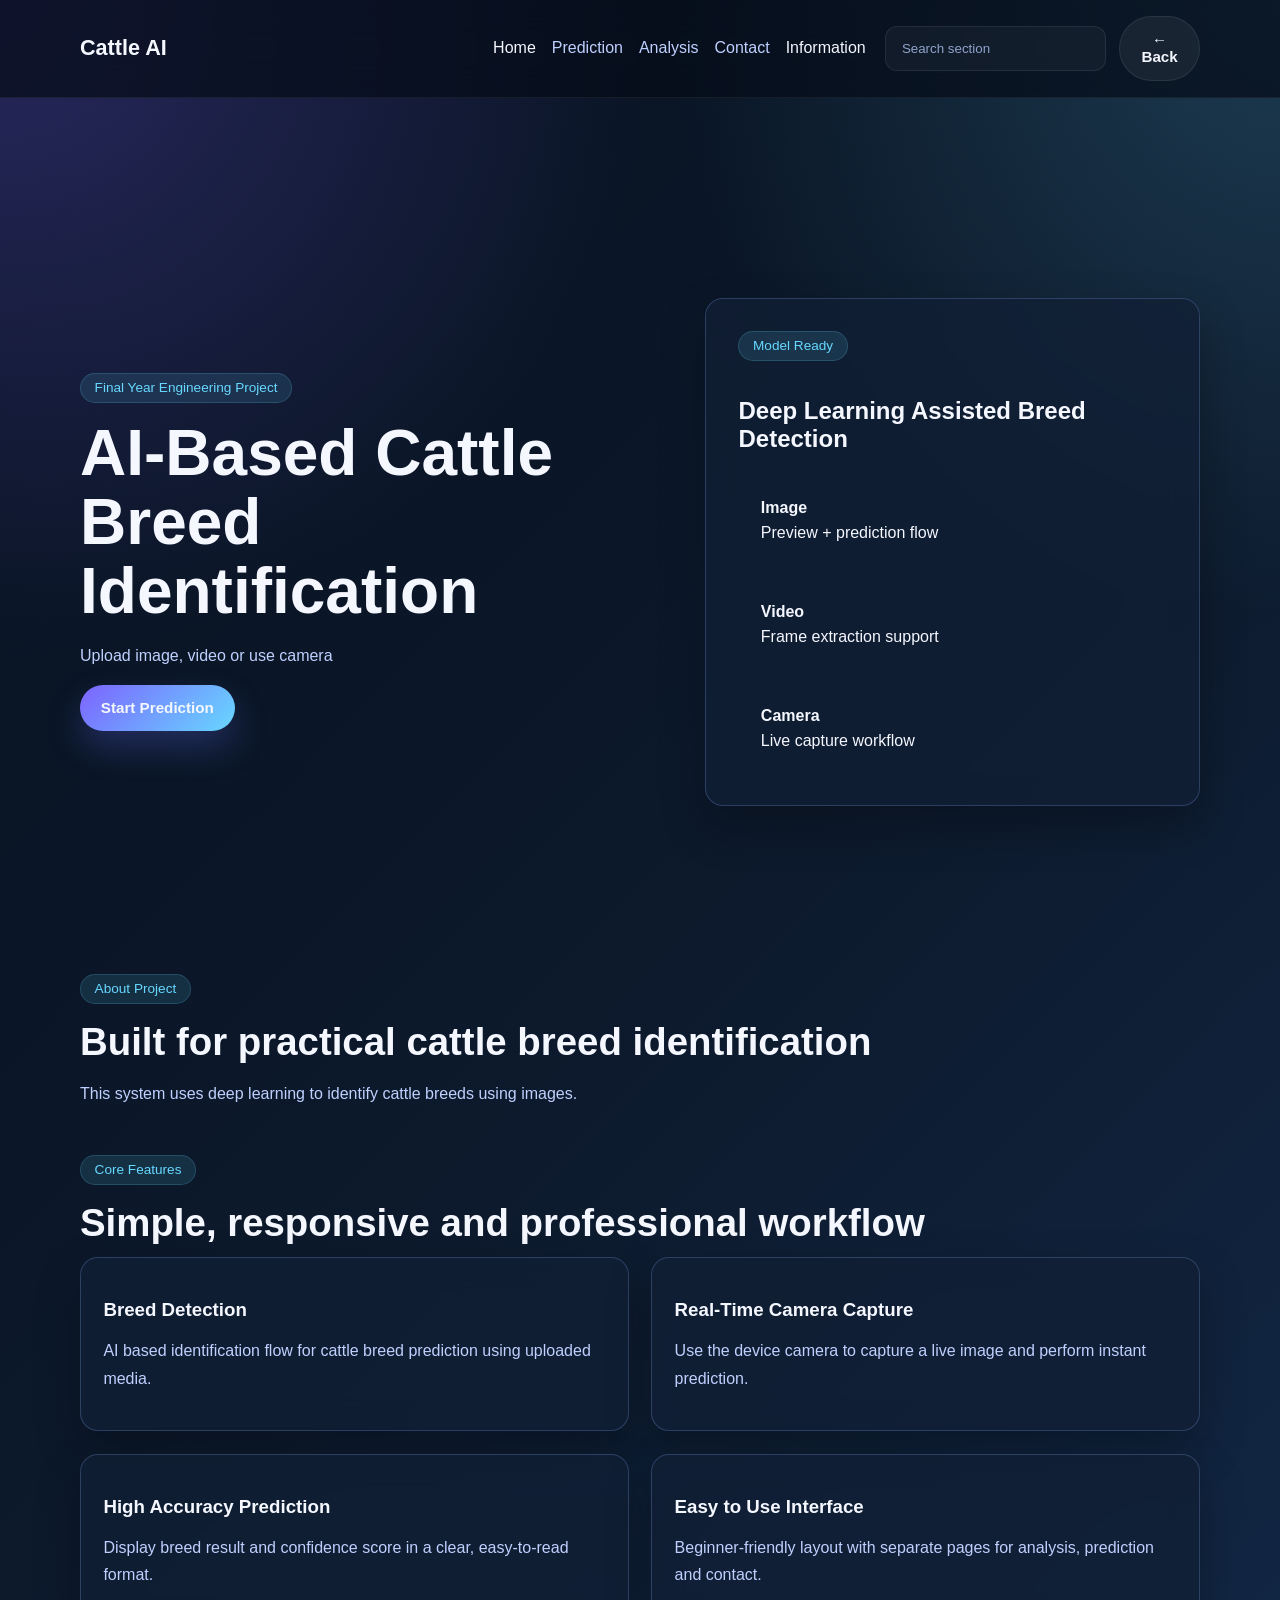
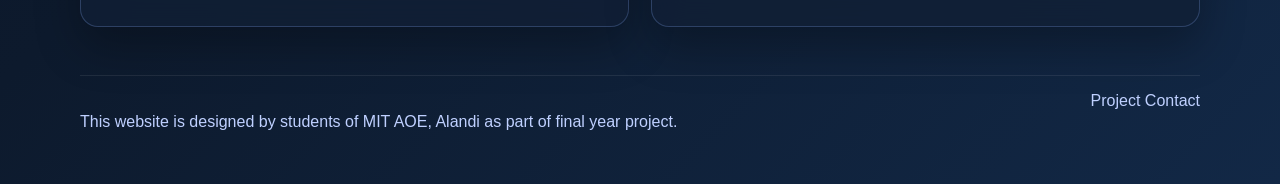
==== index.html @ d4cf24c9 "Add files via upload" ====
<!doctype html>
<html lang="en">
  <head>
    <meta charset="UTF-8" />
    <meta name="viewport" content="width=device-width, initial-scale=1.0" />
    <title>AI-Based Cattle Breed Identification System</title>
    <meta
      name="description"
      content="AI-Based Cattle Breed Identification System with image, video, and camera-based breed prediction, analysis, and contact pages."
    />
    <meta name="author" content="MIT AOE Students" />
    <meta property="og:title" content="AI-Based Cattle Breed Identification System" />
    <meta
      property="og:description"
      content="A responsive engineering project website for cattle breed identification using deep learning."
    />
    <meta property="og:type" content="website" />
    <meta name="twitter:card" content="summary_large_image" />
    <link rel="canonical" href="/" />
    <link rel="stylesheet" href="style.css" />
  </head>
  <body data-page="home">
    <div class="site-loader" id="pageLoader" aria-hidden="true">
      <div class="loader-core"></div>
      <p>Scanning Breed...</p>
    </div>

    <header class="site-header">
      <nav class="navbar container">
        <a class="logo" href="index.html">Cattle AI</a>

        <button class="menu-toggle" id="menuToggle" aria-label="Toggle navigation">☰</button>

        <div class="nav-panel" id="navPanel">
          <ul class="nav-links">
            <li><a class="active" href="index.html">Home</a></li>
            <li><a href="prediction.html">Prediction</a></li>
            <li><a href="analysis.html">Analysis</a></li>
            <li><a href="contact.html">Contact</a></li>
            <li><a class="active" href="information.html">Information</a></li>
          </ul>

          <div class="nav-actions">
            <input type="search" class="search-input" placeholder="Search section" aria-label="Search" />
            <button class="back-button" type="button" onclick="goBackHome()">← Back</button>
          </div>
        </div>
      </nav>
    </header>

    <main>
      <section class="hero-section">
        <div class="container hero-grid">
          <div class="hero-copy">
            <span class="eyebrow">Final Year Engineering Project</span>
            <h1>AI-Based Cattle Breed Identification</h1>
            <p class="hero-text">Upload image, video or use camera</p>
            <a class="primary-button" href="prediction.html">Start Prediction</a>
          </div>

          <div class="hero-visual">
            <div class="hero-card glass-panel">
              <span class="status-pill">Model Ready</span>
              <h2>Deep Learning Assisted Breed Detection</h2>
              <div class="hero-stats">
                <article>
                  <strong>Image</strong>
                  <span>Preview + prediction flow</span>
                </article>
                <article>
                  <strong>Video</strong>
                  <span>Frame extraction support</span>
                </article>
                <article>
                  <strong>Camera</strong>
                  <span>Live capture workflow</span>
                </article>
              </div>
            </div>
          </div>
        </div>
      </section>

      <section class="info-section container" id="about">
        <div class="section-heading">
          <span class="section-tag">About Project</span>
          <h2>Built for practical cattle breed identification</h2>
        </div>
        <p class="section-copy">
          This system uses deep learning to identify cattle breeds using images.
        </p>
      </section>

      <section class="features-section container" id="features">
        <div class="section-heading">
          <span class="section-tag">Core Features</span>
          <h2>Simple, responsive and professional workflow</h2>
        </div>

        <div class="feature-grid">
          <article class="feature-card glass-panel">
            <h3>Breed Detection</h3>
            <p>AI based identification flow for cattle breed prediction using uploaded media.</p>
          </article>
          <article class="feature-card glass-panel">
            <h3>Real-Time Camera Capture</h3>
            <p>Use the device camera to capture a live image and perform instant prediction.</p>
          </article>
          <article class="feature-card glass-panel">
            <h3>High Accuracy Prediction</h3>
            <p>Display breed result and confidence score in a clear, easy-to-read format.</p>
          </article>
          <article class="feature-card glass-panel">
            <h3>Easy to Use Interface</h3>
            <p>Beginner-friendly layout with separate pages for analysis, prediction and contact.</p>
          </article>
        </div>
      </section>
    </main>

    <footer class="site-footer">
      <div class="container footer-layout">
        <p>This website is designed by students of MIT AOE, Alandi as part of final year project.</p>
        <a href="contact.html" class="footer-link">Project Contact</a>
      </div>
    </footer>

    <script src="script.js"></script>
  </body>
</html>
---- style.css ----
/*
  Global styles for the AI-Based Cattle Breed Identification System.
  The theme uses a dark gradient background with glass-like cards.
*/
:root {
  --bg-main: #07111f;
  --bg-secondary: #0d1a2d;
  --panel: rgba(17, 31, 53, 0.78);
  --panel-strong: rgba(12, 23, 40, 0.92);
  --border: rgba(138, 177, 255, 0.24);
  --text-main: #f5f7ff;
  --text-soft: #bfd0ff;
  --text-muted: #91a3cb;
  --accent: #67d8ff;
  --accent-strong: #7c63ff;
  --accent-warm: #7df0c3;
  --danger: #ff8a80;
  --shadow: 0 20px 45px rgba(0, 0, 0, 0.28);
  --radius: 18px;
  --transition: 0.3s ease;
}

* {
  box-sizing: border-box;
}

html {
  scroll-behavior: smooth;
}

body {
  margin: 0;
  font-family: Arial, Helvetica, sans-serif;
  color: var(--text-main);
  background:
    radial-gradient(circle at top left, rgba(124, 99, 255, 0.28), transparent 30%),
    radial-gradient(circle at top right, rgba(103, 216, 255, 0.18), transparent 28%),
    linear-gradient(135deg, var(--bg-main), var(--bg-secondary) 55%, #122846 100%);
  min-height: 100vh;
}

img,
video,
canvas {
  max-width: 100%;
  display: block;
}

canvas {
  width: 100%;
  border-radius: 14px;
}

body.loader-active {
  overflow: hidden;
}

.container {
  width: min(1120px, calc(100% - 2rem));
  margin: 0 auto;
}

.site-loader {
  position: fixed;
  inset: 0;
  background: rgba(3, 10, 20, 0.92);
  display: flex;
  flex-direction: column;
  align-items: center;
  justify-content: center;
  gap: 1rem;
  z-index: 9999;
  opacity: 1;
  visibility: visible;
  transition: opacity 0.4s ease, visibility 0.4s ease;
}

.site-loader.hide {
  opacity: 0;
  visibility: hidden;
}

.loader-core {
  width: 76px;
  height: 76px;
  border-radius: 50%;
  border: 5px solid rgba(255, 255, 255, 0.12);
  border-top-color: var(--accent);
  border-right-color: var(--accent-strong);
  animation: spin 0.9s linear infinite;
}

.site-loader p {
  margin: 0;
  letter-spacing: 0.08em;
  text-transform: uppercase;
  color: var(--text-soft);
}

@keyframes spin {
  to {
    transform: rotate(360deg);
  }
}

.site-header {
  position: sticky;
  top: 0;
  z-index: 1000;
  backdrop-filter: blur(18px);
  background: rgba(6, 13, 25, 0.72);
  border-bottom: 1px solid rgba(255, 255, 255, 0.06);
}

.navbar {
  display: flex;
  align-items: center;
  justify-content: space-between;
  gap: 1rem;
  padding: 1rem 0;
}

.logo {
  font-size: 1.35rem;
  font-weight: 700;
  color: var(--text-main);
  text-decoration: none;
}

.nav-panel {
  display: flex;
  align-items: center;
  gap: 1.2rem;
}

.nav-links {
  display: flex;
  align-items: center;
  gap: 1rem;
  list-style: none;
  padding: 0;
  margin: 0;
}

.nav-links a,
.footer-link {
  color: var(--text-soft);
  text-decoration: none;
  transition: color var(--transition);
}

.nav-links a:hover,
.nav-links a.active,
.footer-link:hover {
  color: var(--text-main);
}

.nav-actions {
  display: flex;
  align-items: center;
  gap: 0.8rem;
}

.search-input,
.contact-form input,
.contact-form textarea {
  width: 100%;
  padding: 0.9rem 1rem;
  border-radius: 12px;
  border: 1px solid rgba(255, 255, 255, 0.08);
  background: rgba(255, 255, 255, 0.04);
  color: var(--text-main);
  outline: none;
}

.search-input {
  min-width: 180px;
}

.search-input::placeholder,
.contact-form input::placeholder,
.contact-form textarea::placeholder {
  color: var(--text-muted);
}

.back-button,
.primary-button,
.secondary-button,
.ghost-button,
.button-element {
  border: none;
  border-radius: 999px;
  padding: 0.9rem 1.3rem;
  font-size: 0.95rem;
  font-weight: 600;
  cursor: pointer;
  transition: transform var(--transition), box-shadow var(--transition), background var(--transition), color var(--transition);
  text-decoration: none;
  display: inline-flex;
  align-items: center;
  justify-content: center;
  gap: 0.5rem;
}

.back-button,
.secondary-button,
.ghost-button {
  background: rgba(255, 255, 255, 0.06);
  color: var(--text-main);
  border: 1px solid rgba(255, 255, 255, 0.08);
}

.primary-button {
  color: var(--text-main);
  background: linear-gradient(135deg, var(--accent-strong), var(--accent));
  box-shadow: 0 16px 34px rgba(104, 112, 255, 0.26);
}

.ghost-button {
  color: var(--danger);
}

.back-button:hover,
.primary-button:hover,
.secondary-button:hover,
.ghost-button:hover,
.button-element:hover,
.action-card:hover,
.feature-card:hover,
.graph-card:hover,
.hero-card:hover {
  transform: translateY(-4px);
  box-shadow: var(--shadow);
}

.menu-toggle {
  display: none;
  border: 1px solid rgba(255, 255, 255, 0.08);
  background: rgba(255, 255, 255, 0.04);
  color: var(--text-main);
  border-radius: 12px;
  padding: 0.7rem 0.9rem;
  cursor: pointer;
}

.hero-section,
.page-shell {
  padding: 4rem 0 2rem;
}

.hero-grid {
  display: grid;
  grid-template-columns: 1.2fr 1fr;
  gap: 2rem;
  align-items: center;
  min-height: calc(100vh - 120px);
}

.eyebrow,
.section-tag,
.status-pill {
  display: inline-flex;
  align-items: center;
  padding: 0.4rem 0.85rem;
  border-radius: 999px;
  background: rgba(103, 216, 255, 0.12);
  border: 1px solid rgba(103, 216, 255, 0.18);
  color: var(--accent);
  font-size: 0.85rem;
  margin-bottom: 1rem;
}

.hero-copy h1,
.page-header h1 {
  font-size: clamp(2.3rem, 5vw, 4.2rem);
  line-height: 1.08;
  margin: 0 0 1rem;
}

.hero-text,
.section-copy,
.hero-card p,
.feature-card p,
.action-card p,
.graph-card p,
.contact-info-panel p,
.result-note,
.footer-layout p {
  color: var(--text-soft);
  line-height: 1.7;
}

.hero-visual {
  position: relative;
}

.hero-card,
.glass-panel,
.feature-card,
.action-card,
.graph-card,
.result-card,
.contact-info-panel,
.contact-form-panel {
  background: var(--panel);
  border: 1px solid var(--border);
  box-shadow: var(--shadow);
  border-radius: var(--radius);
  backdrop-filter: blur(16px);
}

.hero-card {
  padding: 2rem;
}

.hero-stats {
  display: grid;
  gap: 1rem;
  margin-top: 1.5rem;
}

.hero-stats article,
.feature-card,
.graph-card,
.action-card {
  padding: 1.4rem;
}

.hero-stats strong,
.result-breed,
.graph-card h2,
.feature-card h3,
.action-card h2,
.contact-info-panel h2,
.contact-info-panel h3 {
  display: block;
  margin-bottom: 0.45rem;
}

.info-section,
.features-section {
  padding-bottom: 2rem;
}

.section-heading h2 {
  font-size: clamp(1.8rem, 3vw, 2.6rem);
  margin: 0 0 0.8rem;
}

.feature-grid,
.graph-grid {
  display: grid;
  grid-template-columns: repeat(2, minmax(0, 1fr));
  gap: 1.4rem;
}

.horizontal-grid {
  display: grid;
  gap: 1.4rem;
}

.action-card {
  text-decoration: none;
  color: inherit;
}

.tool-layout,
.result-card,
.contact-form-panel,
.contact-info-panel {
  padding: 1.5rem;
}

.tool-layout {
  display: grid;
  gap: 1.5rem;
}

.tool-actions {
  display: flex;
  flex-wrap: wrap;
  gap: 0.9rem;
}

.file-label {
  position: relative;
  overflow: hidden;
}

.media-grid {
  display: grid;
  grid-template-columns: repeat(2, minmax(0, 1fr));
  gap: 1rem;
}

.preview-box {
  min-height: 300px;
  border-radius: 18px;
  border: 1px dashed rgba(255, 255, 255, 0.15);
  background: var(--panel-strong);
  display: flex;
  align-items: center;
  justify-content: center;
  position: relative;
  overflow: hidden;
}

.preview-box img,
.preview-box video,
.preview-box canvas {
  width: 100%;
  height: 100%;
  object-fit: cover;
}

.placeholder-text {
  position: absolute;
  color: var(--text-muted);
  text-align: center;
  padding: 1rem;
}

.result-card {
  margin-top: 1.5rem;
}

.result-card h2 {
  margin-top: 0;
}

.result-breed {
  font-size: clamp(2rem, 4vw, 3rem);
  font-weight: 700;
}

.result-accuracy {
  font-size: 1.1rem;
  color: var(--accent-warm);
}

.graph-placeholder {
  min-height: 220px;
  border-radius: 16px;
  background: rgba(255, 255, 255, 0.04);
  display: flex;
  align-items: flex-end;
  justify-content: center;
  gap: 0.8rem;
  padding: 1.4rem;
  margin-bottom: 1rem;
}

.bars span {
  width: 36px;
  border-radius: 999px 999px 0 0;
  background: linear-gradient(180deg, var(--accent), var(--accent-strong));
}

.accuracy-bars span:nth-child(1) { height: 45%; }
.accuracy-bars span:nth-child(2) { height: 62%; }
.accuracy-bars span:nth-child(3) { height: 78%; }
.accuracy-bars span:nth-child(4) { height: 88%; }
.accuracy-bars span:nth-child(5) { height: 95%; }
.recall-bars span:nth-child(1) { height: 42%; }
.recall-bars span:nth-child(2) { height: 58%; }
.recall-bars span:nth-child(3) { height: 67%; }
.recall-bars span:nth-child(4) { height: 76%; }
.recall-bars span:nth-child(5) { height: 84%; }

.line-chart {
  align-items: center;
}

.line-wave {
  width: 100%;
  height: 140px;
  border-radius: 14px;
  background:
    linear-gradient(180deg, rgba(125, 240, 195, 0.25), rgba(125, 240, 195, 0)),
    linear-gradient(135deg, transparent 0 10%, rgba(125, 240, 195, 0.9) 10% 12%, transparent 12% 24%, rgba(103, 216, 255, 0.9) 24% 26%, transparent 26% 38%, rgba(124, 99, 255, 0.9) 38% 40%, transparent 40% 52%, rgba(103, 216, 255, 0.95) 52% 54%, transparent 54% 66%, rgba(125, 240, 195, 0.95) 66% 68%, transparent 68% 100%);
}

.circular-chart {
  align-items: center;
}

.chart-ring {
  width: 150px;
  height: 150px;
  border-radius: 50%;
  display: grid;
  place-items: center;
  font-size: 1.5rem;
  font-weight: 700;
  color: var(--text-main);
  background: radial-gradient(circle, rgba(8, 15, 28, 1) 58%, transparent 59%), conic-gradient(var(--accent) 0 331deg, rgba(255, 255, 255, 0.08) 331deg 360deg);
}

.contact-layout {
  display: grid;
  grid-template-columns: 1.2fr 0.8fr;
  gap: 1.4rem;
}

.contact-form {
  display: grid;
  gap: 1rem;
}

.contact-form label {
  display: grid;
  gap: 0.5rem;
  color: var(--text-soft);
}

.form-status {
  min-height: 24px;
  color: var(--accent-warm);
}

.site-footer {
  padding: 1rem 0 2rem;
}

.footer-layout {
  display: flex;
  justify-content: space-between;
  gap: 1rem;
  padding-top: 1rem;
  border-top: 1px solid rgba(255, 255, 255, 0.08);
}

.hidden-media {
  opacity: 0;
}

@media (max-width: 920px) {
  .hero-grid,
  .media-grid,
  .graph-grid,
  .contact-layout {
    grid-template-columns: 1fr;
  }

  .nav-panel {
    position: absolute;
    top: calc(100% + 0.75rem);
    left: 1rem;
    right: 1rem;
    padding: 1rem;
    border-radius: 18px;
    background: rgba(7, 15, 28, 0.96);
    border: 1px solid rgba(255, 255, 255, 0.08);
    display: none;
    flex-direction: column;
    align-items: stretch;
  }

  .nav-panel.open {
    display: flex;
  }

  .nav-links,
  .nav-actions,
  .footer-layout {
    flex-direction: column;
    align-items: stretch;
  }

  .menu-toggle {
    display: inline-flex;
  }

  .search-input {
    min-width: 100%;
  }

  .hero-section,
  .page-shell {
    padding-top: 2rem;
  }

  .hero-grid {
    min-height: auto;
  }
}

@media (max-width: 640px) {
  .container {
    width: min(100% - 1rem, 1120px);
  }

  .preview-box {
    min-height: 240px;
  }

  .tool-actions {
    flex-direction: column;
  }

  .primary-button,
  .secondary-button,
  .ghost-button,
  .button-element,
  .back-button {
    width: 100%;
  }
}
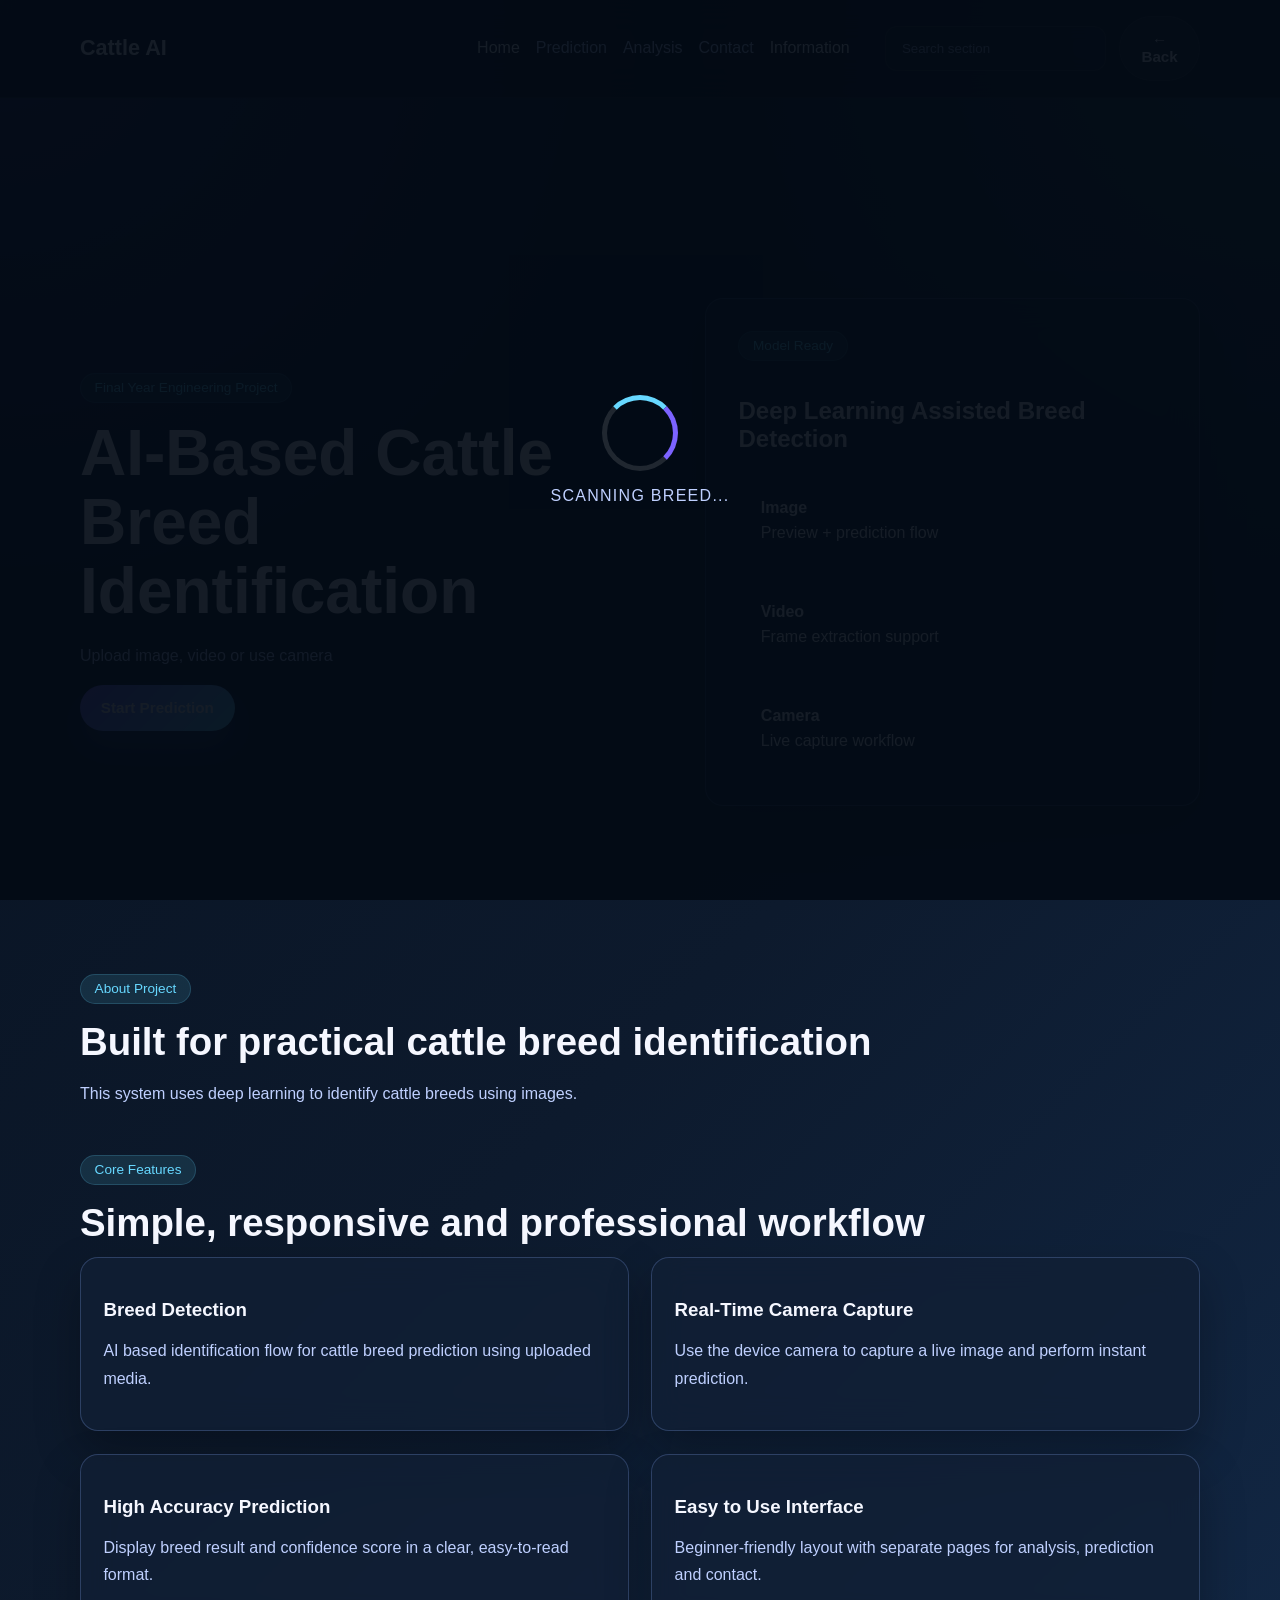
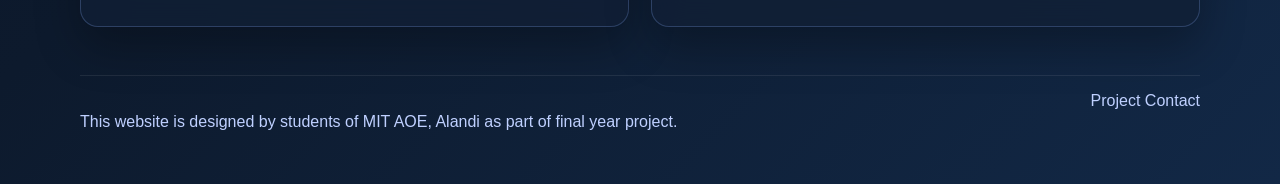
==== commit 7a1a43bc: "Add Google Translate integration to index.html" ====
--- a/index.html
+++ b/index.html
@@ -19,6 +19,26 @@
     <link rel="canonical" href="/" />
     <link rel="stylesheet" href="style.css" />
   </head>
+
+<script type="text/javascript">
+    function googleTranslateElementInit() {
+        new google.translate.TranslateElement(
+            {
+                pageLanguage: 'en',
+                includedLanguages: 'en,hi,mr,gu,kn,ta,te,bn',
+                layout: google.translate.TranslateElement.InlineLayout.SIMPLE
+            },
+            'google_translate_element'
+        );
+    }
+</script>
+
+<script
+    type="text/javascript"
+    src="https://translate.google.com/translate_a/element.js?cb=googleTranslateElementInit">
+</script>
+
+
   <body data-page="home">
     <div class="site-loader" id="pageLoader" aria-hidden="true">
       <div class="loader-core"></div>
@@ -38,6 +58,8 @@
             <li><a href="analysis.html">Analysis</a></li>
             <li><a href="contact.html">Contact</a></li>
             <li><a class="active" href="information.html">Information</a></li>
+            <div id="google_translate_element"></div>
+
           </ul>
 
           <div class="nav-actions">
